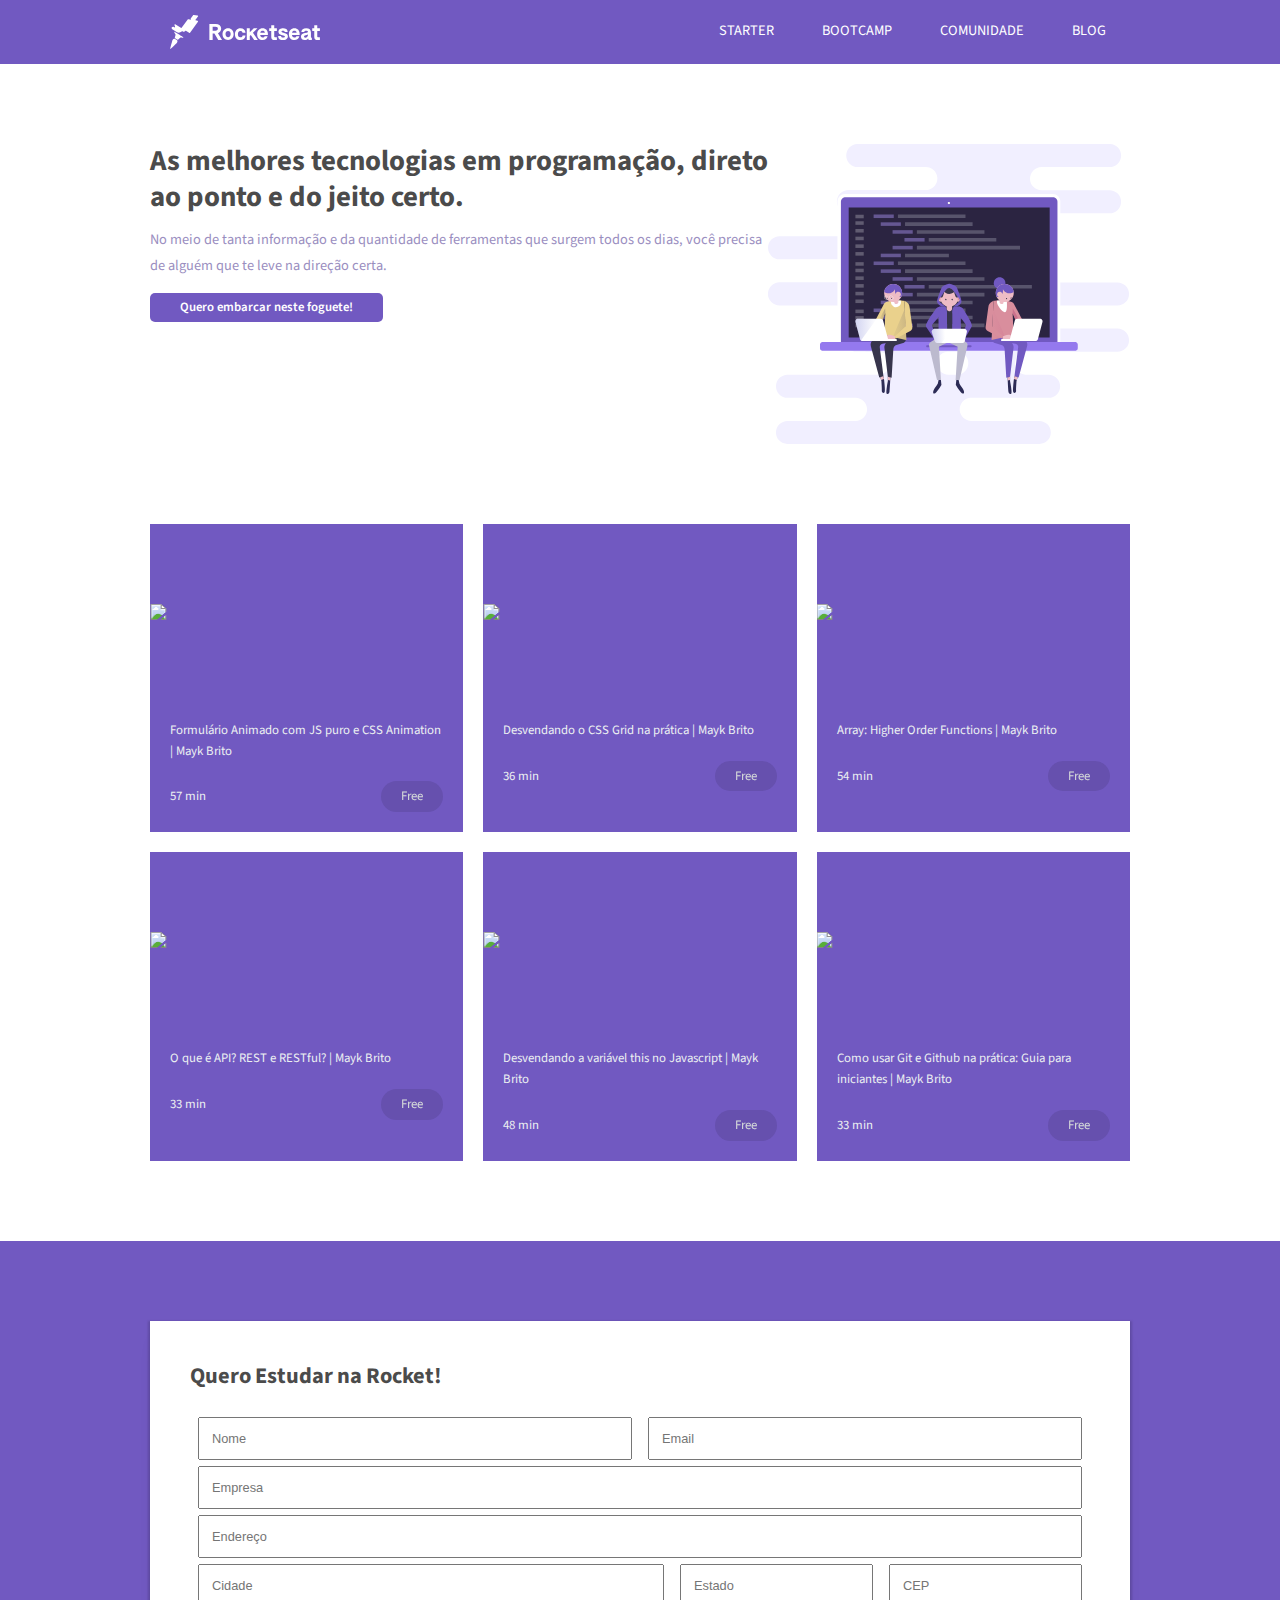
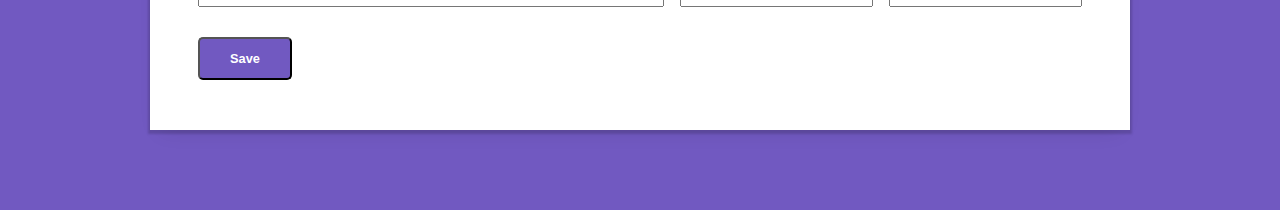
==== index.html @ 96663322 "finalizando projeto" ====
<!DOCTYPE html>
<html lang="pt-BR">

<head>
    <title>Document</title>
    <meta name="viewport" content="width=device-width, initial-scale=1.0">
    <link rel="stylesheet" href="style.css" />
    <link rel="stylesheet" href="responsive.css">
    <link rel="stylesheet" href="print.css" media="print">
    <title>Rocketseat Web Responsive</title>
</head>

<body>
    <header>
        <div class="container">
            <img src="./images/logo-rocketseat.svg" alt="Rocketseat" />
            <div class="menu-section">
                <div class="menu-toggle">
                    <div class="one"></div>
                    <div class="two"></div>
                    <div class="three"></div>
                </div>
                <nav>
                    <ul>
                        <li>
                            <a href="#">Starter</a>
                        </li>
                        <li>
                            <a href="#">Bootcamp</a>
                        </li>
                        <li>
                            <a href="#">Comunidade</a>
                        </li>
                        <li>
                            <a href="#">Blog</a>
                        </li>
                    </ul>
                </nav>
            </div>
        </div>
    </header>

    <section class="hero">
        <div class="container">
            <div>
                <h2>
                    As melhores tecnologias em programação, direto ao ponto e do jeito
                    certo.
                </h2>
                <p>
                    No meio de tanta informação e da quantidade de ferramentas que
                    surgem todos os dias, você precisa de alguém que te leve na direção
                    certa.
                </p>
                <a href="#" class="button">Quero embarcar neste foguete!</a>
            </div>
            <img src="./images/melhores-tecnologias.svg" alt="" />
        </div>
    </section>

    <main>
        <section class="cards">
            <div class="card">
                <div class="image">
                    <img src="https://i.ytimg.com/vi/GykTLqODQuU/hqdefault.jpg" />
                </div>
                <!-- <picture class="image" alt="Imagem">
                    <source media="(min-width: 768px)" srcset="https://i.ytimg.com/vi/GykTLqODQuU/maxresdefault.jpg">
                    <source media="(min-width: 320px)" srcset="https://i.ytimg.com/vi/rAzHvYnQ8DY/hqdefault.jpg">
                    <source media="(min-width: 10px)" srcset="https://i.ytimg.com/vi/HN1UjzRSdBk/mqdefault.jpg">
                    <img src="https://i.ytimg.com/vi/GykTLqODQuU/hqdefault.jpg" alt="Imagem" />
                </picture> -->
                <div class="content">
                    <p class="title text--medium">
                        Formulário Animado com JS puro e CSS Animation | Mayk Brito
                    </p>
                    <div class="info">
                        <p class="text--medium">57 Min</p>
                        <p class="price text--medium">Free</p>
                    </div>
                </div>
            </div>
        </section>
    </main>

    <section id="form">
        <form action="">
            <h3>Quero Estudar na Rocket!</h3>
            <div class="form-group">
                <input class="input-control" placeholder="Nome" />
                <input type="email" class="input-control" placeholder="Email" />
            </div>

            <div class="form-group">
                <input class="input-control" placeholder="Empresa" />
            </div>

            <div class="form-group">
                <input class="input-control" placeholder="Endereço" />
            </div>

            <div class="form-group">
                <input class="input-control" placeholder="Cidade" style="flex: 3 1" />
                <input class="input-control" placeholder="Estado" style="flex: 1" />
                <input class="input-control" placeholder="CEP" style="flex: 1" />
            </div>

            <div class="form-group">
                <button type="submit" class="button">Save</button>

            </div>

        </form>
    </section>

    <div class="modal-overlay">
        <div class="modal">
            <a class="close-modal">
                <svg viewBox="0 0 20 20">
                    <path fill="#000000"
                        d="M15.898,4.045c-0.271-0.272-0.713-0.272-0.986,0l-4.71,4.711L5.493,4.045c-0.272-0.272-0.714-0.272-0.986,0s-0.272,0.714,0,0.986l4.709,4.711l-4.71,4.711c-0.272,0.271-0.272,0.713,0,0.986c0.136,0.136,0.314,0.203,0.492,0.203c0.179,0,0.357-0.067,0.493-0.203l4.711-4.711l4.71,4.711c0.137,0.136,0.314,0.203,0.494,0.203c0.178,0,0.355-0.067,0.492-0.203c0.273-0.273,0.273-0.715,0-0.986l-4.711-4.711l4.711-4.711C16.172,4.759,16.172,4.317,15.898,4.045z">
                    </path>
                </svg>
            </a>
            <div class="modal-content">
                <div class="video-background">
                    <div class="video-foreground">
                        <iframe src="https://www.youtube.com/embed/GykTLqODQuU" frameborder="0" allowfullscreen></iframe>
                    </div>
                </div>
            </div>
        </div>
    </div>

    <script src="scripts.js"></script>
    <script src="menu.js"></script>
</body>

</html>
---- style.css ----
@import url("https://fonts.googleapis.com/css?family=Source+Sans+Pro");

* {
  box-sizing: border-box;
  margin: 0;
  padding: 0;
  outline: 0;
}

html {
  /* a cada 1rem será considera 10px */
  font-size: 62.5%;
  line-height: 62.5%;
}

html,
body {
  height: 100vh;
  font-family: "Source Sans Pro";
  text-rendering: optimizelegibility;
  -webkit-font-smoothing: antialiased;
}

body {
  font-size: 1.6rem;
}

header {
  background-color: #7159c1;
}

header .container {
  display: flex;
  align-items: center;
  justify-content: space-between;

  width: 90%;
  max-width: 980px;
  margin: auto;
}

header img {
  width: 150px;
  margin-left: 20px;
  padding: 15px 0;
}

header nav ul {
  display: flex;
}

header nav ul li {
  list-style: none;
}

header nav ul li a {
  text-decoration: none;
  color: white;
  text-transform: uppercase;
  font-size: 1.8rem;
  padding: 24px;
  transition: all 250ms linear 0s;
}

header nav ul li a:hover {
  background: rgba(255, 255, 255, 0.15);
}

h2 {
  color: rgb(75, 75, 75);
  font-size: 3.6rem;
  line-height: 4.6rem;
}

h3 {
  color: rgb(75, 75, 75);
  font-size: 2.8rem;
  line-height: 3.8rem;
}

.button {
  display: inline-block;
  font-size: 1.6rem;
  font-weight: 600;
  color: rgb(255, 255, 255);
  background-color: rgb(113, 89, 193);
  margin: 15px 0px 0px;
  padding: 12px 30px;
  text-decoration: none;
  border-radius: 5px;
  transition: all 150ms linear 0s;
}

.button:hover {
  opacity: 0.9;
}

/*=============== 
HERO
==================*/
section.hero {
  margin: 80px 0;
}

section.hero .container {
  width: 90%;
  max-width: 980px;
  margin: auto;

  display: flex;
}

section.hero p {
  color: rgb(154, 142, 191);
  font-size: 1.8rem;
  line-height: 3.2rem;
  margin: 10px 0px 0px;
}

/*=============== 
MAIN
==================*/
main {
  margin-bottom: 80px;
}

/*=============== 
CARDS
==================*/
.cards {
  width: 90%;
  max-width: 980px;
  margin: auto;

  display: grid;
  grid-template-columns: repeat(auto-fit, minmax(250px, 1fr));
  grid-gap: 20px;
}

.text--medium {
  font-size: 1.6rem;
  line-height: 2.6rem;
  font-weight: 400;
  color: #ecf0f1;
}

.card {
  display: flex;
  flex-direction: column;
  background-color: #7159c1;
  cursor: pointer;
  transition: all 0.3s ease 0s;
}

.card:hover {
  transform: translateY(-7px);
}

.image {
  width: 100%;
  padding-top: 56.25%; /* 16:9 */

  overflow: hidden;
  position: relative;
}

.image img {
  width: 100%;
  position: absolute;
  top: 50%;
  left: 50%;
  transform: translate(-50%, -50%);
}

.content {
  margin: 20px;
}

.title {
  margin-bottom: 20px;
}

.info {
  display: flex;
  align-self: end;
  align-items: center;
}

.price {
  margin-left: auto;
  padding: 5px 20px;
  border-radius: 20px;
  background-color: #7159c1;
  filter: brightness(90%);
}

/*=============== 
MODAL
==================*/
.modal-overlay {
  display: flex;
  align-items: center;
  justify-content: center;
  position: fixed;
  top: 0;
  left: 0;
  width: 100%;
  height: 100%;
  z-index: 5;
  background-color: rgba(0, 0, 0, 0.6);
  opacity: 0;
  visibility: hidden;
}

.modal-overlay.active {
  opacity: 1;
  visibility: visible;
}

.modal {
  display: flex;
  align-items: center;
  justify-content: center;
  position: relative;

  background-color: #fff;

  width: 75%;
  height: 75%;

  margin: 0 auto;
  padding: 10px;

  border-radius: 3px;
  box-shadow: 0 2px 10px rgba(0, 0, 0, 0.1);

  opacity: 0;
  overflow-y: auto;
  visibility: hidden;

  transition: all 0.6s cubic-bezier(0.55, 0, 0.1, 1);
  transform: scale(1.2);
}
.modal .close-modal {
  position: absolute;
  cursor: pointer;

  top: 5px;
  right: 15px;

  opacity: 0;

  transition: opacity 0.6s cubic-bezier(0.55, 0, 0.1, 1),
    transform 0.6s cubic-bezier(0.55, 0, 0.1, 1);
  transition-delay: 0.3s;
}
.modal .close-modal svg {
  width: 18px;
  height: 18px;
}
.modal .modal-content {
  opacity: 0;
  transition: opacity 0.6s cubic-bezier(0.55, 0, 0.1, 1);
  transition-delay: 0.3s;
}
.modal.active {
  visibility: visible;
  opacity: 1;
  transform: scale(1);
}
.modal.active .modal-content {
  opacity: 1;
}
.modal.active .close-modal {
  transform: translateY(10px);
  opacity: 1;
}

.video-background {
  position: fixed;
  top: 0;
  right: 0;
  bottom: 0;
  left: 0;
  z-index: -99;
  background-color: white;
}
.video-foreground,
.video-background iframe {
  position: absolute;
  top: 50%;
  left: 50%;
  width: 100%;
  height: 90%;
  transform: translate(-50%, -50%);
}

/*=============== 
FORM
==================*/
#form {
  width: 100%;

  background: #7159c1;
  padding: 80px 0;
  margin: 0;

  display: flex;
  align-items: center;
  justify-content: center;
}

#form form {
  width: 90%;
  max-width: 980px;
  background: white;

  padding: 40px;

  box-shadow: 0px 2px 2px 2px rgba(0, 0, 0, 0.15),
    0px 10px 20px -10px rgba(0, 0, 0, 0.1);
}

#form h3 {
  margin-bottom: 30px;
}

#form form label {
  display: none;
}

.form-group {
  display: flex;
  flex-direction: row;
}

.form-group label.right-inline {
  text-align: right;
  padding-right: 8px;
  padding-left: 10px;
  width: auto;
}

.form-group .input-control {
  flex: 1 1;
  display: block;
  margin: -4px 8px 10px;
  padding: 12px;
  font-size: 1.6rem;
}

#form .button {
  margin: 20px 8px 10px;
}
---- responsive.css ----
/* media queries */
html {
    font-size: 50%;
}

@media (max-width: 630px) {

    .hero .container {
        flex-direction: column;
        text-align: center;
    }

    .hero .container img {
        order: -1;
    }

    .form-group {
        display: block;
    }
}

@media (max-width: 540px) {
    nav {
        display: none;
    }

    .one,
    .two,
    .three {
        background-color: #fff;
        height: 5px;
        width: 100%;
        margin: 6px auto;

        transition-duration: 0.3s;
    }

    .menu-toggle {
        width: 40px;
        height: 30px;
        margin-right: 20px;
    }

    /* fullscreen */
    .menu-section.on {
        position: absolute;
        top:0;
        left:0;
        
        width: 100vw;
        height: 100vh;

        background-color: #7159c1;
        
        z-index: 10;

        display: flex;
        justify-content: center;
        align-items: center;
    }

    .menu-section.on nav {
        display: block;
    }

    .menu-section.on .menu-toggle {
        position: absolute;
        right: 25px;
        top: 15px;
    }

    .menu-section.on .menu-toggle .one {
        transform: rotate(45deg) translate(7px, 7px);
    }

    .menu-section.on .menu-toggle .two {
        opacity: 0;
    }

    .menu-section.on .menu-toggle .three {
        transform: rotate(-45deg) translate(8px, -9px);
    }

    .menu-section.on nav ul {
        text-align: center;
        display: block;
    }

    .menu-section.on nav ul a{
        transition-duration: 0.5s;
        font-size: 3rem;
        line-height: 4rem;
        display: block;
        
    }
}

@media (max-width: 320px) {
    #form h3 {
        font-size: 2rem;
    }
}
---- print.css ----
header,
.hero,
.image,
#form {
    display: none;
    padding: 0;
    margin: 0;
}

.cards {
    display: block;
}

.card {
    border-bottom: 1px solid;
}

.text--medium {
    color: black;
}
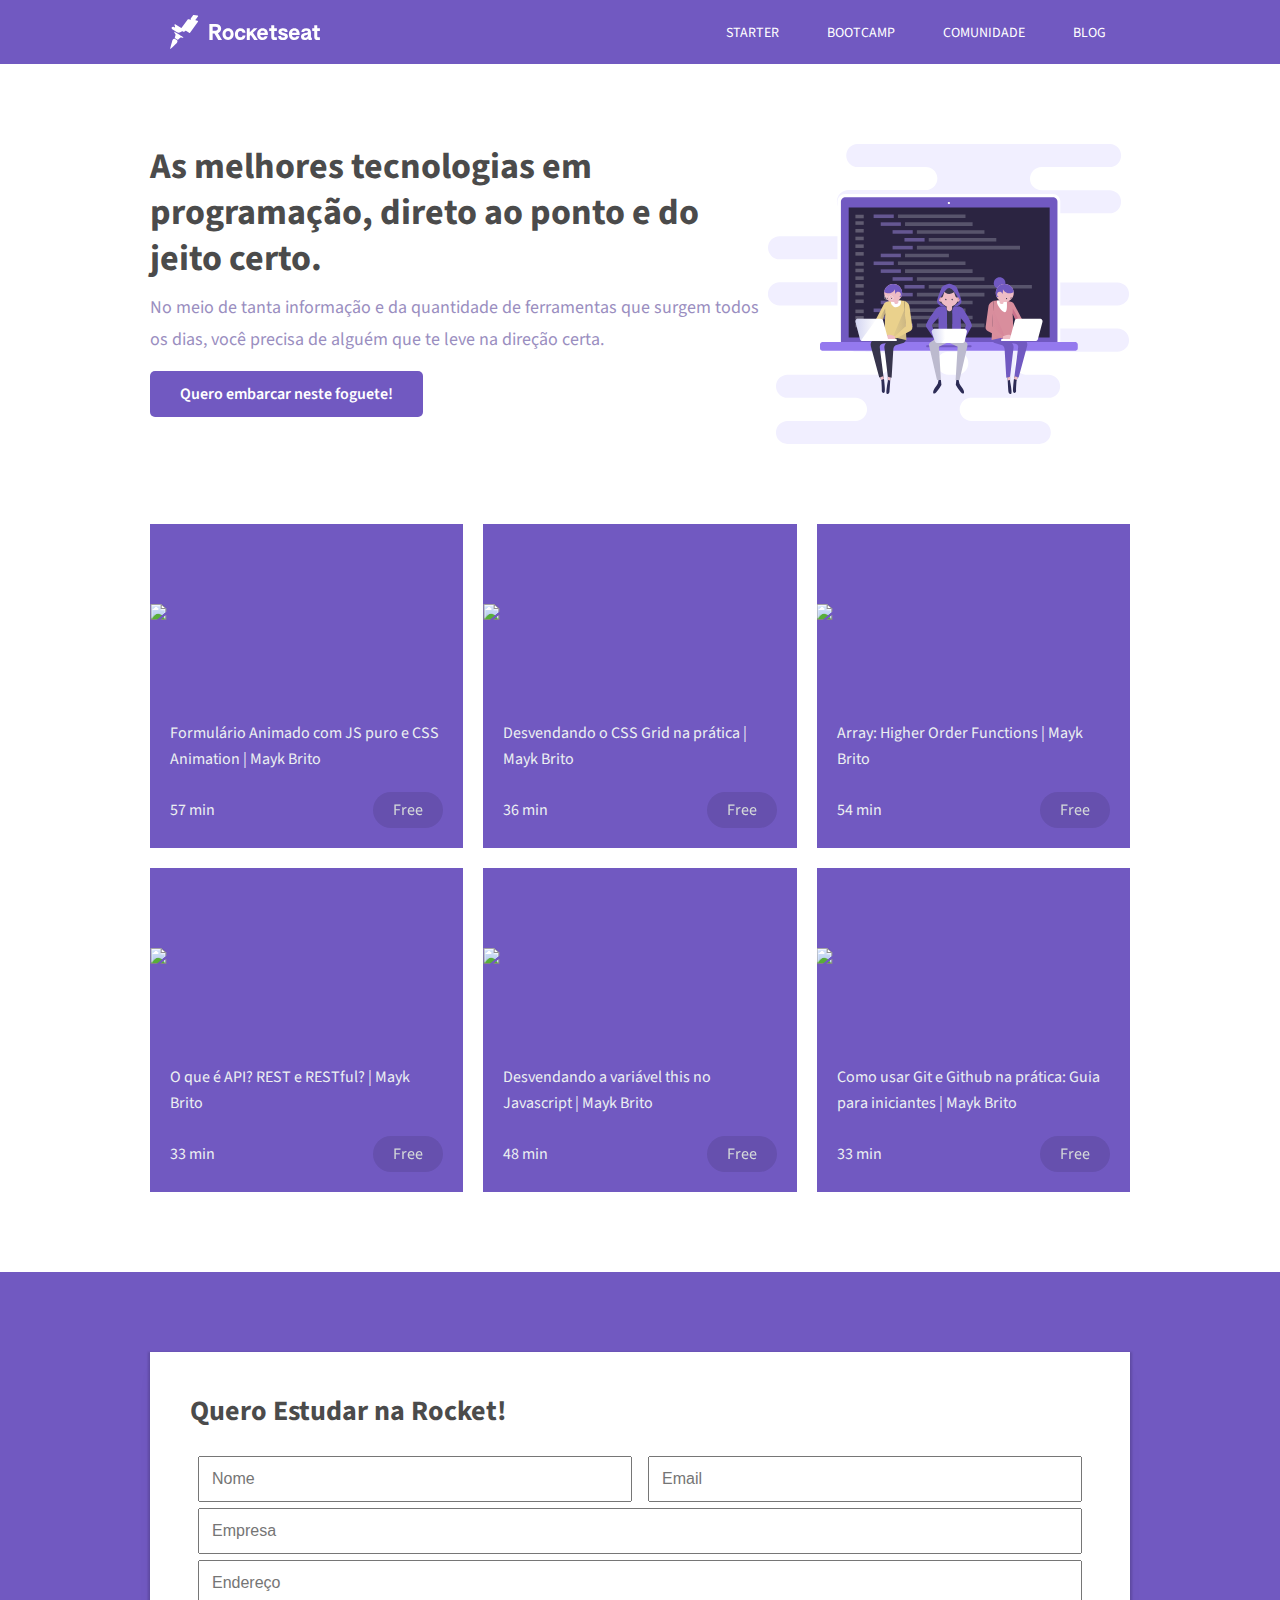
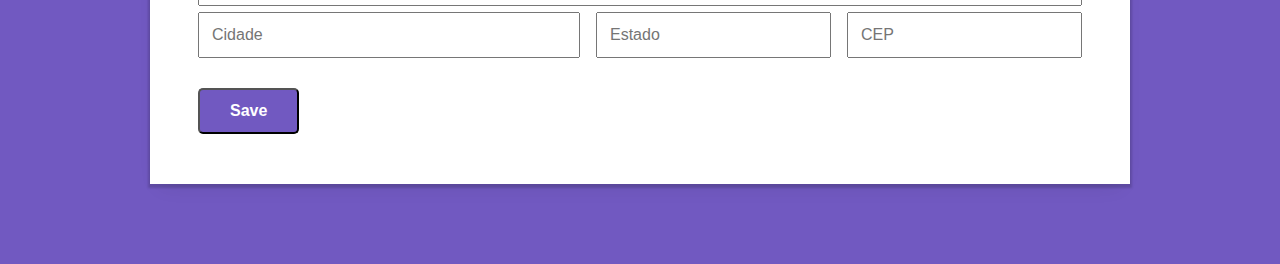
==== commit b5429f33: "formatando css" ====
--- a/index.html
+++ b/index.html
@@ -1,13 +1,12 @@
 <!DOCTYPE html>
-<html lang="pt-BR">
+<html>
 
 <head>
-    <title>Document</title>
+    <title>Rocketseat Web Responsive</title>
     <meta name="viewport" content="width=device-width, initial-scale=1.0">
     <link rel="stylesheet" href="style.css" />
-    <link rel="stylesheet" href="responsive.css">
+    <link rel="stylesheet" href="responsive.css" media="screen and (max-width: 768px)" />
     <link rel="stylesheet" href="print.css" media="print">
-    <title>Rocketseat Web Responsive</title>
 </head>
 
 <body>
@@ -61,15 +60,19 @@
     <main>
         <section class="cards">
             <div class="card">
+                <!--
+          <picture class="image" alt="Imagem">
+            <source media="(min-width: 768px)" srcset="https://i.ytimg.com/vi/GykTLqODQuU/maxresdefault.jpg">
+            <source media="(min-width: 320px)" srcset="https://i.ytimg.com/vi/rAzHvYnQ8DY/hqdefault.jpg">
+            <source media="(min-width: 10px)" srcset="https://i.ytimg.com/vi/HN1UjzRSdBk/mqdefault.jpg">
+
+            <img src="https://i.ytimg.com/vi/GykTLqODQuU/hqdefault.jpg" alt="Imagem" />
+            </picture>
+
+          -->
                 <div class="image">
                     <img src="https://i.ytimg.com/vi/GykTLqODQuU/hqdefault.jpg" />
                 </div>
-                <!-- <picture class="image" alt="Imagem">
-                    <source media="(min-width: 768px)" srcset="https://i.ytimg.com/vi/GykTLqODQuU/maxresdefault.jpg">
-                    <source media="(min-width: 320px)" srcset="https://i.ytimg.com/vi/rAzHvYnQ8DY/hqdefault.jpg">
-                    <source media="(min-width: 10px)" srcset="https://i.ytimg.com/vi/HN1UjzRSdBk/mqdefault.jpg">
-                    <img src="https://i.ytimg.com/vi/GykTLqODQuU/hqdefault.jpg" alt="Imagem" />
-                </picture> -->
                 <div class="content">
                     <p class="title text--medium">
                         Formulário Animado com JS puro e CSS Animation | Mayk Brito
@@ -88,6 +91,7 @@
             <h3>Quero Estudar na Rocket!</h3>
             <div class="form-group">
                 <input class="input-control" placeholder="Nome" />
+
                 <input type="email" class="input-control" placeholder="Email" />
             </div>
 
@@ -125,7 +129,8 @@
             <div class="modal-content">
                 <div class="video-background">
                     <div class="video-foreground">
-                        <iframe src="https://www.youtube.com/embed/GykTLqODQuU" frameborder="0" allowfullscreen></iframe>
+                        <iframe src="https://www.youtube.com/embed/GykTLqODQuU" frameborder="0"
+                            allowfullscreen></iframe>
                     </div>
                 </div>
             </div>
--- a/style.css
+++ b/style.css
@@ -10,7 +10,6 @@
 html {
   /* a cada 1rem será considera 10px */
   font-size: 62.5%;
-  line-height: 62.5%;
 }
 
 html,
@@ -36,6 +35,7 @@
 
   width: 90%;
   max-width: 980px;
+  
   margin: auto;
 }
 
@@ -57,13 +57,13 @@
   text-decoration: none;
   color: white;
   text-transform: uppercase;
-  font-size: 1.8rem;
-  padding: 24px;
+  font-size: 1.4rem; 
+  padding: 2.4rem;
   transition: all 250ms linear 0s;
 }
 
 header nav ul li a:hover {
-  background: rgba(255, 255, 255, 0.15);
+  background: rgba(255,255,255, 0.15)
 }
 
 h2 {
@@ -95,6 +95,7 @@
   opacity: 0.9;
 }
 
+
 /*=============== 
 HERO
 ==================*/
@@ -105,6 +106,7 @@
 section.hero .container {
   width: 90%;
   max-width: 980px;
+
   margin: auto;
 
   display: flex;
@@ -117,13 +119,14 @@
   margin: 10px 0px 0px;
 }
 
+
+
 /*=============== 
 MAIN
 ==================*/
 main {
   margin-bottom: 80px;
 }
-
 /*=============== 
 CARDS
 ==================*/
@@ -150,6 +153,7 @@
   background-color: #7159c1;
   cursor: pointer;
   transition: all 0.3s ease 0s;
+
 }
 
 .card:hover {
@@ -211,33 +215,31 @@
   opacity: 0;
   visibility: hidden;
 }
-
 .modal-overlay.active {
   opacity: 1;
   visibility: visible;
 }
-
 .modal {
   display: flex;
   align-items: center;
   justify-content: center;
   position: relative;
-
+  
   background-color: #fff;
-
-  width: 75%;
-  height: 75%;
-
+  
+  width: 95%;
+  height: 95%;
+  
   margin: 0 auto;
   padding: 10px;
-
+  
   border-radius: 3px;
   box-shadow: 0 2px 10px rgba(0, 0, 0, 0.1);
-
+  
   opacity: 0;
   overflow-y: auto;
   visibility: hidden;
-
+  
   transition: all 0.6s cubic-bezier(0.55, 0, 0.1, 1);
   transform: scale(1.2);
 }
@@ -247,11 +249,10 @@
 
   top: 5px;
   right: 15px;
-
+  
   opacity: 0;
-
-  transition: opacity 0.6s cubic-bezier(0.55, 0, 0.1, 1),
-    transform 0.6s cubic-bezier(0.55, 0, 0.1, 1);
+  
+  transition: opacity 0.6s cubic-bezier(0.55, 0, 0.1, 1), transform 0.6s cubic-bezier(0.55, 0, 0.1, 1);
   transition-delay: 0.3s;
 }
 .modal .close-modal svg {
@@ -295,17 +296,19 @@
   transform: translate(-50%, -50%);
 }
 
+
+
 /*=============== 
 FORM
 ==================*/
 #form {
-  width: 100%;
+  width:100%;
 
   background: #7159c1;
   padding: 80px 0;
-  margin: 0;
-
-  display: flex;
+  margin:0;
+
+  display:flex;
   align-items: center;
   justify-content: center;
 }
@@ -313,16 +316,17 @@
 #form form {
   width: 90%;
   max-width: 980px;
+
   background: white;
-
+  
   padding: 40px;
-
-  box-shadow: 0px 2px 2px 2px rgba(0, 0, 0, 0.15),
-    0px 10px 20px -10px rgba(0, 0, 0, 0.1);
+  
+  box-shadow: 0px 2px 2px 2px rgba(0, 0, 0, 0.15), 
+    0px 10px 20px -10px rgba(0, 0, 0, 0.1)
 }
 
 #form h3 {
-  margin-bottom: 30px;
+  margin-bottom: 30px
 }
 
 #form form label {
@@ -335,7 +339,7 @@
 }
 
 .form-group label.right-inline {
-  text-align: right;
+  text-align: right;  
   padding-right: 8px;
   padding-left: 10px;
   width: auto;
--- a/responsive.css
+++ b/responsive.css
@@ -94,6 +94,7 @@
         display: block;
         
     }
+
 }
 
 @media (max-width: 320px) {
